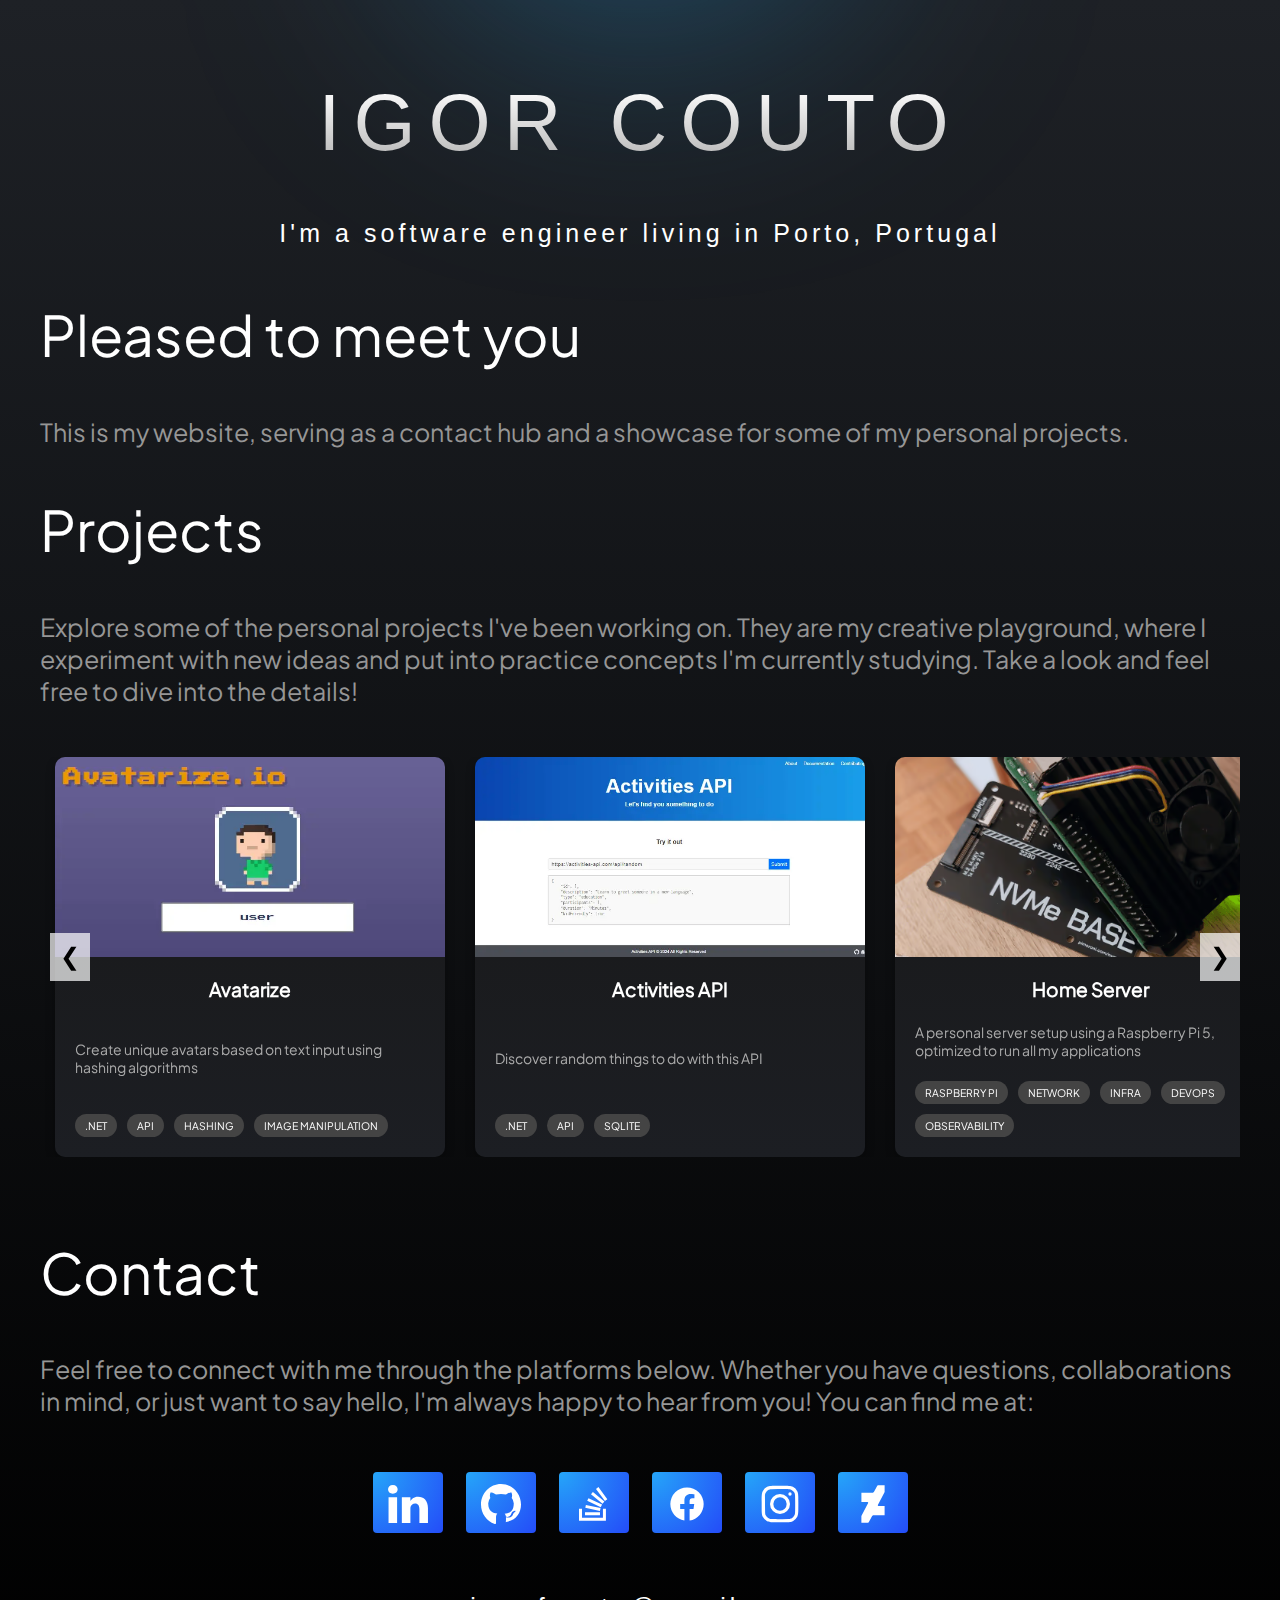
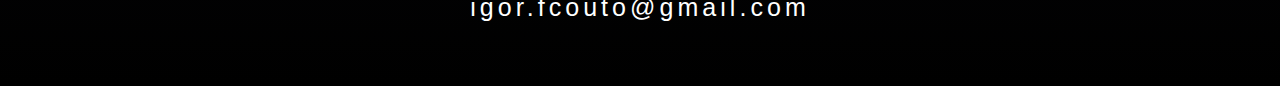
==== website/index.html @ e33779c6 "Update website text" ====
<!DOCTYPE html>
<html lang="en">

<head>
    <meta charset="utf-8" />
    <meta name="viewport" content="width=device-width,initial-scale=1" />
    <meta name="theme-color" content="#6BAA64" />
    <meta name="description" content="Igor Couto's personal website" />
    <link rel="icon" href="assets/favicon.svg" type="image/x-icon">
    <link rel="stylesheet" href="style.css">
    <title>Igor Couto</title>
</head>

<body>
    <header role="banner">
        <div class="background-blur"></div>
        <h1>IGOR COUTO</h1>
        <span class="description">
            I'm a software engineer living in Porto, Portugal
        </span>
    </header>

    <main role="main">
        <section>
            <h2>Pleased to meet you</h2>
            <p>This is my website, serving as a contact hub and a showcase for some of my personal projects.</p>
        </section>

        <section>
            <h2>Projects</h2>
            <p>Explore some of the personal projects I've been working on. They are my creative playground, where I experiment with new ideas and put into practice concepts I'm currently studying. Take a look and feel free to dive into the details!</p>
        
            <div class="carousel-container">
                <div class="carousel-wrapper">
                    <div class="carousel">

                        <div class="carousel-slide">
                            <a href="https://avatarize.io" class="card-link"  target="_blank" >
                                <div class="card">
                                    <img src="assets/avatarize.webp" alt="Avatarize" class="card-img">
                                    <div class="card-content">
                                        <h3>Avatarize</h3>
                                        <p>Create unique avatars based on text input using hashing algorithms</p>
                                        <div class="tags">
                                            <span class="tag">.NET</span>
                                            <span class="tag">API</span>
                                            <span class="tag">Hashing</span>
                                            <span class="tag">Image Manipulation</span>
                                        </div>
                                    </div>
                                </div>
                            </a>
                        </div>

                        <div class="carousel-slide">
                            <a href="https://activities-api.com" class="card-link"  target="_blank" rel="noopener noreferrer">
                                <div class="card">
                                    <img src="assets/activities-api.webp" alt="Activities API" class="card-img">
                                    <div class="card-content">
                                        <h3>Activities API</h3>
                                        <p>Discover random things to do with this API</p>
                                        <div class="tags">
                                            <span class="tag">.NET</span>
                                            <span class="tag">API</span>
                                            <span class="tag">SQLite</span>
                                        </div>
                                    </div>
                                </div>
                            </a>
                        </div>

                        <div class="carousel-slide">
                            <a href="https://igorcouto.com/projects/home-server.html" class="card-link" target="_blank" rel="noopener noreferrer">
                                <div class="card">
                                    <img src="assets/home-server.avif" alt="Home Server" class="card-img">
                                    <div class="card-content">
                                        <h3>Home Server</h3>
                                        <p>A personal server setup using a Raspberry Pi 5, optimized to run all my applications</p>
                                        <div class="tags">
                                            <span class="tag">Raspberry Pi</span>
                                            <span class="tag">Network</span>
                                            <span class="tag">Infra</span>
                                            <span class="tag">DevOps</span>
                                            <span class="tag">Observability</span>
                                        </div>
                                    </div>
                                </div>
                            </a>
                        </div>

                        <div class="carousel-slide">
                            <a href="https://marketplace.visualstudio.com/items?itemName=igor-couto.valenca-theme&ssr=false#overview" class="card-link"  target="_blank" rel="noopener noreferrer">
                                <div class="card">
                                    <img src="assets/valenca.webp" alt="Valenca Theme" class="card-img">
                                    <div class="card-content">
                                        <h3>Valenca Theme</h3>
                                        <p>A sleek, dark theme designed for Visual Studio Code</p>
                                        <div class="tags">
                                            <span class="tag">Visual Studio Code</span>
                                            <span class="tag">Theme</span>
                                        </div>
                                    </div>
                                </div>
                            </a>
                        </div>

                        <div class="carousel-slide">
                            <a href="https://github.com/igor-couto/ahoy-chat" class="card-link" target="_blank" rel="noopener noreferrer">
                                <div class="card">
                                    <img src="assets/ahoy-chat.webp" alt="Ahoy Chat" class="card-img">
                                    <div class="card-content">
                                        <h3>Ahoy! Chat</h3>
                                        <p>Chat system seamlessly integrated with WhatsApp for enhanced communication</p>
                                        <div class="tags">
                                            <span class="tag">AWS</span>
                                            <span class="tag">.NET</span>
                                            <span class="tag">MongoDB</span>
                                            <span class="tag">DevOps</span>
                                            <span class="tag">WhatsApp Integration</span>
                                        </div>
                                    </div>
                                </div>
                            </a>
                        </div>

                        <div class="carousel-slide">
                            <a href="https://github.com/igor-couto/face-recognition" class="card-link" target="_blank" rel="noopener noreferrer">
                                <div class="card">
                                    <img src="assets/face-recognition.webp" alt="Face Recognition" class="card-img">
                                    <div class="card-content">
                                        <h3>Face Recognition</h3>
                                        <p>The basics of facial detection and recognition</p>
                                        <div class="tags">
                                            <span class="tag">.NET</span>
                                            <span class="tag">WPF</span>
                                            <span class="tag">Computer Vision</span>
                                        </div>
                                    </div>
                                </div>
                            </a>
                        </div>

                        <div class="carousel-slide">
                            <a href="https://github.com/igor-couto/payment-gateway" class="card-link" target="_blank" rel="noopener noreferrer">
                                <div class="card">
                                    <img src="assets/payment-gateway.webp" alt="Payment Gateway" class="card-img">
                                    <div class="card-content">
                                        <h3>Payment Gateway Simulator</h3>
                                        <p>Simulate payment processing by allowing  a merchant to offer a way for their shoppers to pay for their product</p>
                                        <div class="tags">
                                            <span class="tag">AWS</span>
                                            <span class="tag">PostgreSQL</span>
                                            <span class="tag">.NET</span>
                                            <span class="tag">DevOps</span>
                                        </div>
                                    </div>
                                </div>
                            </a>
                        </div>

                        <div class="carousel-slide">
                            <a href="https://github.com/igor-couto/peek-in-pi" class="card-link" target="_blank" rel="noopener noreferrer">
                                <div class="card">
                                    <img src="assets/peek-in-pi.webp" alt="Peek in Pi" class="card-img">
                                    <div class="card-content">
                                        <h3>Peek in π</h3>
                                        <p>Rust program that lets you search for any number inside the digits of Pi</p>
                                        <div class="tags">
                                            <span class="tag">Rust</span>
                                            <span class="tag">CLI</span>
                                            <span class="tag">Search Algorithm</span>
                                        </div>
                                    </div>
                                </div>
                            </a>
                        </div>

                        <div class="carousel-slide">
                            <a href="http://igorcouto.com/projects/guess-the-state" class="card-link" target="_blank" rel="noopener noreferrer">
                                <div class="card">
                                    <img src="assets/geostates.webp" alt="GeoStates" class="card-img">
                                    <div class="card-content">
                                        <h3>GeoStates Game</h3>
                                        <p>A fun game focused on naming the states of various countries. For geography nerds</p>
                                        <div class="tags">
                                            <span class="tag">Javascript</span>
                                            <span class="tag">HTML/CSS</span>
                                        </div>
                                    </div>
                                </div>
                            </a>
                        </div>

                        <div class="carousel-slide">
                            <a href="http://igorcouto.com/projects/wordle" class="card-link" target="_blank" rel="noopener noreferrer">
                                <div class="card">
                                    <img src="assets/wordle.webp" alt="Wordle" class="card-img">
                                    <div class="card-content">
                                        <h3>Wordle Clone</h3>
                                        <p>A clone of the popular word-guessing game</p>
                                        <div class="tags">
                                            <span class="tag">.NET</span>
                                            <span class="tag">Javascript</span>
                                            <span class="tag">HTML/CSS</span>
                                        </div>
                                    </div>
                                </div>
                            </a>
                        </div>

                        <div class="carousel-slide">
                            <a href="https://github.com/igor-couto/resizer" class="card-link" target="_blank" rel="noopener noreferrer">
                                <div class="card">
                                    <img src="assets/resizer.webp" alt="My Repo" class="card-img">
                                    <div class="card-content">
                                        <h3>resizer</h3>
                                        <p>CLI application that resizes a image or a folder containing images</p>
                                        <div class="tags">
                                            <span class="tag">.NET</span>
                                            <span class="tag">CLI</span>
                                        </div>
                                    </div>
                                </div>
                            </a>
                        </div>

                        <div class="carousel-slide">
                            <a href="https://github.com/igor-couto/hangman-rust" class="card-link" target="_blank" rel="noopener noreferrer">
                                <div class="card">
                                    <img src="assets/hangman-rust.webp" alt="Hangman Game" class="card-img">
                                    <div class="card-content">
                                        <h3>Hangman Game</h3>
                                        <p>Classic game of Hangman, one of the first codes I wrote in Rust to learn about the language</p>
                                        <div class="tags">
                                            <span class="tag">Rust</span>
                                        </div>
                                    </div>
                                </div>
                            </a>
                        </div>

                        <div class="carousel-slide">
                            <a href="https://igorcouto.com/project/myrepo" class="card-link" target="_blank" rel="noopener noreferrer">
                                <div class="card">
                                    <img src="assets/myrepo.webp" alt="My Repo" class="card-img">
                                    <div class="card-content">
                                        <h3>myrepo</h3>
                                        <p>myrepo is a simple CLI tool that lets users search and optionally clone GitHub repos by name, making it a valuable addition to any developer's toolkit</p>
                                        <div class="tags">
                                            <span class="tag">Rust</span>
                                            <span class="tag">CLI</span>
                                            <span class="tag">GitHub</span>
                                        </div>
                                    </div>
                                </div>
                            </a>
                        </div>

                        <div class="carousel-slide">
                            <a href="https://github.com/igor-couto/three-monster" class="card-link" target="_blank" rel="noopener noreferrer">
                                <div class="card">
                                    <img src="assets/threemonsters.webp" alt="Three Monsters" class="card-img">
                                    <div class="card-content">
                                        <h3>Three.js Monsters</h3>
                                        <p>A browser-based card game featuring 3D animated monsters</p>
                                        <div class="tags">
                                            <span class="tag">Javascript</span>
                                            <span class="tag">Node.js</span>
                                            <span class="tag">Three.js</span>
                                            <span class="tag">Web Sockets</span>
                                            <span class="tag">Blender</span>
                                        </div>
                                    </div>
                                </div>
                            </a>
                        </div>

                        <div class="carousel-slide">
                            <a href="https://github.com/igor-couto/vscode-akaroa-theme" class="card-link" target="_blank" rel="noopener noreferrer">
                                <div class="card">
                                    <img src="assets/akaroa.webp" alt="Akaroa Theme" class="card-img">
                                    <div class="card-content">
                                        <h3>Akaroa VSCode Theme</h3>
                                        <p>An elegant dark theme crafted for Visual Studio Code</p>
                                        <div class="tags">
                                            <span class="tag">Visual Studio Code</span>
                                            <span class="tag">Theme</span>
                                        </div>
                                    </div>
                                </div>
                            </a>
                        </div>

                        <div class="carousel-slide">
                            <a href="https://github.com/igor-couto/zero-point-energy-field-random-coin-flip" class="card-link" target="_blank" rel="noopener noreferrer">
                                <div class="card">
                                    <img src="assets/coin-flipper.webp" alt="Quantum Zero Point Energy Field Coin Flipper" class="card-img">
                                    <div class="card-content">
                                        <h3>Quantum Zero Point Energy Field Coin Flipper</h3>
                                        <p>Heads or tails using the ANU QRNG API with random numbers generated at the lab by measuring the quantum fluctuations of the vacuum</p>
                                        <div class="tags">
                                            <span class="tag">Javascript</span>
                                            <span class="tag">React</span>
                                        </div>
                                    </div>
                                </div>
                            </a>
                        </div>

                        <div class="carousel-slide">
                            <a href="https://igorcouto.com/newsletter-api/api/swagger" class="card-link" target="_blank" rel="noopener noreferrer">
                                <div class="card">
                                    <img src="assets/newsletter.webp" alt="Newsletter System" class="card-img">
                                    <div class="card-content">
                                        <h3>Newsletter System</h3>
                                        <p>A complete Newsletter Management System</p>
                                        <div class="tags">
                                            <span class="tag">.NET</span>
                                            <span class="tag">Hangfire</span>
                                            <span class="tag">Angular</span>
                                            <span class="tag">PostgreSQL</span>
                                            <span class="tag">Specflow</span>
                                        </div>
                                    </div>
                                </div>
                            </a>
                        </div>

                        <div class="carousel-slide">
                            <a href="https://github.com/igor-couto/3d-model-browser-display" class="card-link" target="_blank" rel="noopener noreferrer">
                                <div class="card">
                                    <img src="assets/3d-display.webp" alt="3D Model Display" class="card-img">
                                    <div class="card-content">
                                        <h3>3D Model Display</h3>
                                        <p>Display .obj 3D Models in the browser</p>
                                        <div class="tags">
                                            <span class="tag">.NET</span>
                                            <span class="tag">React</span>
                                            <span class="tag">Three.js</span>
                                        </div>
                                    </div>
                                </div>
                            </a>
                        </div>

                        <div class="carousel-slide">
                            <a href="https://github.com/igor-couto/CopaFilmes" class="card-link" target="_blank" rel="noopener noreferrer">
                                <div class="card">
                                    <img src="assets/copa-filmes.webp" alt="Movie Cup" class="card-img">
                                    <div class="card-content">
                                        <h3>Movie Cup</h3>
                                        <p>A competition to determine the best film!</p>
                                        <div class="tags">
                                            <span class="tag">.NET</span>
                                            <span class="tag">React</span>
                                            <span class="tag">Javascript</span>
                                        </div>
                                    </div>
                                </div>
                            </a>
                        </div>

                        <div class="carousel-slide">
                            <a href="https://www.researchgate.net/publication/336812656_EducAR_-Quadrics_A_Tool_to_Aid_teaching_of_Calculus_through_Augmented_Reality" class="card-link" target="_blank" rel="noopener noreferrer">
                                <div class="card">
                                    <img src="assets/educar-quadrics.avif" alt="EducAR Quadrics" class="card-img">
                                    <div class="card-content">
                                        <h3>EducAR Quadrics</h3>
                                        <p>A mobile app to aid teaching of calculus through augmented reality</p>
                                        <div class="tags">
                                            <span class="tag">Java</span>
                                            <span class="tag">Android</span>
                                            <span class="tag">OpenGL</span>
                                            <span class="tag">Augmented Reality</span>
                                        </div>
                                    </div>
                                </div>
                            </a>
                        </div>

                        <div class="carousel-slide">
                            <a href="https://github.com/igor-couto/personas" class="card-link" target="_blank" rel="noopener noreferrer">
                                <div class="card">
                                    <img src="assets/personas.webp" alt="Personas" class="card-img">
                                    <div class="card-content">
                                        <h3>Personas</h3>
                                        <p>Randomly generates fictional personas with detailed background information</p>
                                        <div class="tags">
                                            <span class="tag">React</span>
                                            <span class="tag">Javascript</span>
                                        </div>
                                    </div>
                                </div>
                            </a>
                        </div>

                        <div class="carousel-slide">
                            <a href="https://github.com/igor-couto/replace-color" class="card-link" target="_blank" rel="noopener noreferrer">
                                <div class="card">
                                    <img src="assets/replace-color.webp" alt="Replace Color" class="card-img">
                                    <div class="card-content">
                                        <h3>replace-color</h3>
                                        <p>A Rust CLI tool for replacing one color in an image with another</p>
                                        <div class="tags">
                                            <span class="tag">CLI</span>
                                            <span class="tag">Rust</span>
                                        </div>
                                    </div>
                                </div>
                            </a>
                        </div>

                        <div class="carousel-slide">
                            <a href="https://igorcouto.com/projects/detective-bacon.html" class="card-link" target="_blank" rel="noopener noreferrer">
                                <div class="card">
                                    <img src="assets/detective-bacon.avif" alt="Detective Bacon" class="card-img">
                                    <div class="card-content">
                                        <h3>Detective Bacon</h3>
                                        <p>A whimsical game where you play as a clever pig detective solving mysteries</p>
                                        <div class="tags">
                                            <span class="tag">.NET</span>
                                            <span class="tag">Unity</span>
                                            <span class="tag">Blender</span>
                                            <span class="tag">Adobe Photoshop</span>
                                        </div>
                                    </div>
                                </div>
                            </a>
                        </div>
                        
                        <div class="carousel-slide">
                            <a href="#" class="card-link" target="_blank" rel="noopener noreferrer">
                                <div class="card">
                                    <img src="assets/localizar-ufjf.webp" alt="Replace Color" class="card-img">
                                    <div class="card-content">
                                        <h3>LocalizAR UFJF</h3>
                                        <p>Mobile app for indoor and outdoor geolocation with augmented reality and information about points of interest in the campus</p>
                                        <div class="tags">
                                            <span class="tag">Java</span>
                                            <span class="tag">Android</span>
                                            <span class="tag">Geolocation</span>
                                            <span class="tag">Augmented Reality</span>
                                        </div>
                                    </div>
                                </div>
                            </a>
                        </div>

                        <div class="carousel-slide">
                            <a href="https://wiki-linker.com" class="card-link" target="_blank" rel="noopener noreferrer">
                                <div class="card">
                                    <img src="assets/wiki-linker.avif" alt="Wiki Linker" class="card-img">
                                    <div class="card-content">
                                        <h3>Wiki Linker</h3>
                                        <p>Annotate texts with wikipedia articles</p>
                                        <div class="tags">
                                            <span class="tag">C++</span>
                                            <span class="tag">.NET</span>
                                            <span class="tag">HTML/CSS</span>
                                            <span class="tag">Data Structures</span>
                                            <span class="tag">AdSense</span>
                                        </div>
                                    </div>
                                </div>
                            </a>
                        </div>

                        <div class="carousel-slide">
                            <a href="https://igorcouto.com/projects/story-nodes-editor" class="card-link" target="_blank" rel="noopener noreferrer">
                                <div class="card">
                                    <img src="assets/story-nodes-editor.webp" alt="Story Nodes Editor" class="card-img">
                                    <div class="card-content">
                                        <h3>Story Nodes Editor</h3>
                                        <p>Create and connect story nodes, making storyboarding interactive and intuitive</p>
                                        <div class="tags">
                                            <span class="tag">HTML/CSS</span>
                                            <span class="tag">javascript</span>
                                            <span class="tag">joint.js</span>
                                        </div>
                                    </div>
                                </div>
                            </a>
                        </div>

                        <div class="carousel-slide">
                            <a href="https://igorcouto.com/projects/dice-roll" class="card-link" target="_blank" rel="noopener noreferrer">
                                <div class="card">
                                    <img src="assets/dice-roll.webp" alt="Dice Roll" class="card-img">
                                    <div class="card-content">
                                        <h3>Dice Roll</h3>
                                        <p>Roll a dice with smooth CSS animations and secure random number generation in the backend</p>
                                        <div class="tags">
                                            <span class="tag">.NET</span>
                                            <span class="tag">HTML/CSS</span>
                                            <span class="tag">javascript</span>
                                        </div>
                                    </div>
                                </div>
                            </a>
                        </div>

                        <div class="carousel-slide">
                            <a href="https://github.com/igor-couto/rust-ascii" class="card-link" target="_blank" rel="noopener noreferrer">
                                <div class="card">
                                    <img src="assets/ascii.webp" alt="Rust ASCII" class="card-img">
                                    <div class="card-content">
                                        <h3>ASCII Rust</h3>
                                        <p>A command-line tool for displaying the ASCII table in Rust</p>
                                        <div class="tags">
                                            <span class="tag">Rust</span>
                                            <span class="tag">CLI</span>
                                        </div>
                                    </div>
                                </div>
                            </a>
                        </div>


                    
                    </div>
                </div>
                <button class="carousel-button prev" aria-label="Previous project">&#10094;</button>
                <button class="carousel-button next" aria-label="Next project">&#10095;</button>
            </div>
        </section>

        <section>
            <h2>Contact</h2>

            <p>Feel free to connect with me through the platforms below. Whether you have questions, collaborations in mind, or just want to say hello, I'm always happy to hear from you! You can find me at:</p>

            <div class="icons">
                <a href="https://linkedin.com/in/igor-fcouto" aria-label="LinkedIn profile">
                    <img src="assets/linkedin.svg" alt="LinkedIn profile icon" width="40" height="40">
                </a>
                <a href="https://github.com/igor-couto" aria-label="GitHub profile">
                    <img src="assets/github.svg" alt="GitHub profile icon" width="40" height="40">
                </a>
                <a href="https://stackoverflow.com/users/9401821/igor-couto" aria-label="Stack Overflow profile">
                    <img src="assets/stackoverflow.svg" alt="Stack Overflow icon" width="40" height="40">
                </a>
                <a href="https://fb.com/igorcouto" aria-label="Facebook profile">
                    <img src="assets/facebook.svg" alt="Facebook icon" width="40" height="40">
                </a>
                <a href="https://instagram.com/igor.fcouto" aria-label="Instagram profile">
                    <img src="assets/instagram.svg" alt="Instagram icon" width="40" height="40">
                </a>
                <a href="https://igorcouto.deviantart.com" aria-label="DeviantArt profile">
                    <img src="assets/deviantart.svg" alt="DeviantArt icon" width="40" height="40">
                </a>
            </div>
            <div id="email">
                <a href="mailto:igor.fcouto@gmail.com">igor.fcouto@gmail.com</a>
            </div>
        </section>

    </main>

</body>
</html>

<script>
    const track = document.querySelector('.carousel');
    const slides = Array.from(track.children);
    const nextButton = document.querySelector('.carousel-button.next');
    const prevButton = document.querySelector('.carousel-button.prev');
    let currentIndex = 0;

    const updateSlidePosition = () => {
        const slideWidth = slides[0].getBoundingClientRect().width;
        track.style.transform = `translateX(-${currentIndex * slideWidth}px)`;
    };

    nextButton.addEventListener('click', () => {
        if (currentIndex < slides.length - 1) {
            currentIndex++;
        } else {
            currentIndex = 0;
        }
        updateSlidePosition();
    });

    prevButton.addEventListener('click', () => {
        if (currentIndex > 0) {
            currentIndex--;
        } else {
            currentIndex = slides.length - 1;
        }
        updateSlidePosition();
    });

    window.addEventListener('resize', updateSlidePosition);
</script>
---- website/style.css ----
@font-face {
    font-family: PlusJakartaSans;
    font-style: normal;
    font-weight: 400;
    font-display: swap;
    src: url(./assets/PlusJakartaSans.woff2) format('woff2');
}

body {
    text-rendering: optimizeLegibility;
    margin: 0;
    padding: 0 15px;
    text-align: center;
    background-image: linear-gradient(#1e2126 0%, #000000 100%);
    color: #fff;
    font-family: PlusJakartaSans, sans-serif;
    -webkit-font-smoothing: antialiased;
    margin-bottom: 5%;
}

.background-blur {
    margin-left: auto;
    margin-right: auto;
    top: -20%;
    left: 50%;
    transform: translate(-50%, -50%);
    z-index: -1;
    filter: blur(150px);
    background-color: #25adf999;
    border-radius: 100%;
    width: 20.1875rem;
    height: 20.1875rem;
    position: absolute;
    text-align: center;
}

section {
    margin-right: auto !important;
    margin-left: auto !important;
    max-width: 75rem;
    padding: 0 15px;
}
  
h1 {
    font-family: "Source Sans Pro", sans-serif;
    font-size: 5rem;
    font-weight: 300;
    letter-spacing: 0.1618em;
    line-height: 2.318em;
    font-style: normal;
    margin: 30px 0 0 0;
    -webkit-text-fill-color: transparent;
    -webkit-background-clip: text;
    background-image: linear-gradient(#fff 30%, #a0a0a0 84%);
    background-clip: text;
}

h2 {
    text-align: left;
    font-size: 30px;
    font-weight: 500;
    font-size: 3.5rem;
}

p {
    font-size: 25px;
    color: #969696;
    text-align: left;
    max-width: 80ch;
}

.description {
    font-family: "Source Sans Pro", sans-serif; 
    max-width: 52%;
    margin: auto;
    font-size: 25px;
    text-align: center;
    font-weight: 300;
    letter-spacing: 0.1618em;
    line-height: 1.5em;
    margin-bottom: 0;
}

#email {
    font-family: "Source Sans Pro", sans-serif; 
    letter-spacing: 0.1618em;
    font-size: 25px;
    margin-top: 30px;
}

#email > a {
    text-decoration: none;
    color: #fff;
}

.icons {
    display: inline-block;
    padding: 20px;
    margin: 10px 0 10px 0;
}

.icons > a {
    color: #fff;
    background-image: radial-gradient(circle at 0 0,#25a6f9,#244cf8);
    border-radius: 4px;
    text-align: center;
    text-decoration: none;
    position: relative;
    display: inline-block;
    width: 70px;
    height: 49px;
    padding-top: 12px;
    margin: 0 10px 0 10px;
    transition: transform 0.3s ease;
}

.icons > a:hover {
    background-image: radial-gradient(circle at 0 0,#72c4f7,#5e7af7);
    transform: scale(1.1);
    transition: transform 0.3s ease;
}

.icons > a img {
    width: 40px;
    height: 40px;
}

.carousel-container {
    position: relative;
    margin: 50px auto;
    max-width: 100%;
    overflow: hidden;
    margin-bottom: 80px;
}

.carousel-wrapper {
    overflow: hidden;
    width: 100%;
    position: relative;
}

.carousel {
    display: flex;
    transition: transform 0.5s ease;
    will-change: transform;
}

.carousel-slide {
    flex: 1 0 35%;
    box-sizing: border-box;
    padding: 0 15px;
    transition: transform 0.3s ease, z-index 0.3s ease;
    position: relative;
    z-index: 1;
}

.card-link {
    text-decoration: none;
    color: inherit;
    display: block;
}

.card {
    background-image: linear-gradient(#181818, #1c1e23);
    border-radius: 10px;
    box-shadow: 0 4px 10px rgba(0, 0, 0, 0.3);
    overflow: hidden;
    transition: transform 0.3s ease, z-index 0.3s ease;
    position: relative;
    z-index: 1;
    height: 400px; /* fixed height for the card */
    display: flex;
    flex-direction: column;
    justify-content: space-between;
    cursor: pointer;
}

.card:hover {
    transform: scale(1.05);
    z-index: 10;
}

.card::before,
.card::after {
    content: '';
    position: absolute;
    top: 0;
    bottom: 0;
    width: 1000%;
    height: 1000%;
    z-index: 0;
    pointer-events: none;
}

.card:hover::before,
.card:hover::after {
    z-index: -1;
    transform: scale(0.1);
}

.card-img {
    width: 100%;
    height: 200px; 
    object-fit: cover; 
    object-position: center; 
}

.card-content {
    padding: 10px 20px 20px 20px;
    color: #fff;
    flex-grow: 1;
    overflow: hidden;
    display: flex;
    flex-direction: column;
    justify-content: space-between;
}

.card-content h3 {
    margin: 10px 0px 0px 0px;
    font-size: 1.2rem;
}

.card-content p {
    margin: 0;
    color: #aaa;
    font-size: .875rem;
    overflow: hidden;
    text-overflow: ellipsis;
    display: -webkit-box;
    -webkit-line-clamp: 3;
    line-clamp: 3;
    -webkit-box-orient: vertical;
}

.carousel-button {
    position: absolute;
    top: 50%;
    transform: translateY(-50%);
    background-color: rgba(255, 255, 255, 0.7);
    border: none;
    color: #000;
    padding: 10px;
    cursor: pointer;
    font-size: 1.5rem;
    z-index: 2;
    transition: transform 0.3s ease;
}

.carousel-button.prev {
    left: 10px;
}

.carousel-button.next {
    right: 0;
}

.carousel-button:hover {
    background-color:#fff;
    font-size: 1.8rem;
    transition: transform 0.3s ease;
}

@media (max-width: 768px) {
    h1 {
        font-size: 3rem;
    }
    
    h2 {
        font-size: 2.5rem;
    }

    p, .description, #email {
        font-size: 18px;
    }
    
    .carousel-slide {
        flex: 1 0 100%; /* 1 card visible */
    }

    .icons > a {
        width: 50px;
        height: 35px;
        padding-top: 8px;
        margin: 0 5px;
    }

    .icons > a img {
        width: 30px;
        height: 30px;
    }
}

@media (max-width: 576px) {
    h1 {
        font-size: 2.5rem;
    }

    h2 {
        font-size: 2rem;
    }

    p, .description, #email {
        font-size: 16px;
    }
    
    .carousel-slide {
        flex: 1 0 100%;
    }

    body, section {
        padding: 10px;
    }

    .icons > a {
        width: 40px;
        height: 28px;
        padding-top: 6px;
        margin: 0 3px;
    }

    .icons > a img {
        width: 25px;
        height: 25px;
    }
}

.tags {
    display: flex;
    flex-wrap: wrap;
    gap: 10px;
    overflow: hidden; 
}

.tag {
    background-color: #444;
    color: #fff;
    border-radius: 20px;
    padding: 5px 10px;
    font-size: 0.65rem;
    font-weight: 500;
    text-transform: uppercase;
    white-space: nowrap;
}

.tag:hover {
    background-color: #25a6f9;
}

::-webkit-scrollbar-track
{
	-webkit-box-shadow: inset 0 0 6px rgba(0,0,0,0.3);
	border-radius: 10px;
	background-color: #F5F5F5;
}

::-webkit-scrollbar
{
	width: 12px;
	background-color: #F5F5F5;
}

::-webkit-scrollbar-thumb
{
	border-radius: 10px;
	-webkit-box-shadow: inset 0 0 6px rgba(0,0,0,.3);
	background-color: #555;
}

ul {
    text-align: left;
}
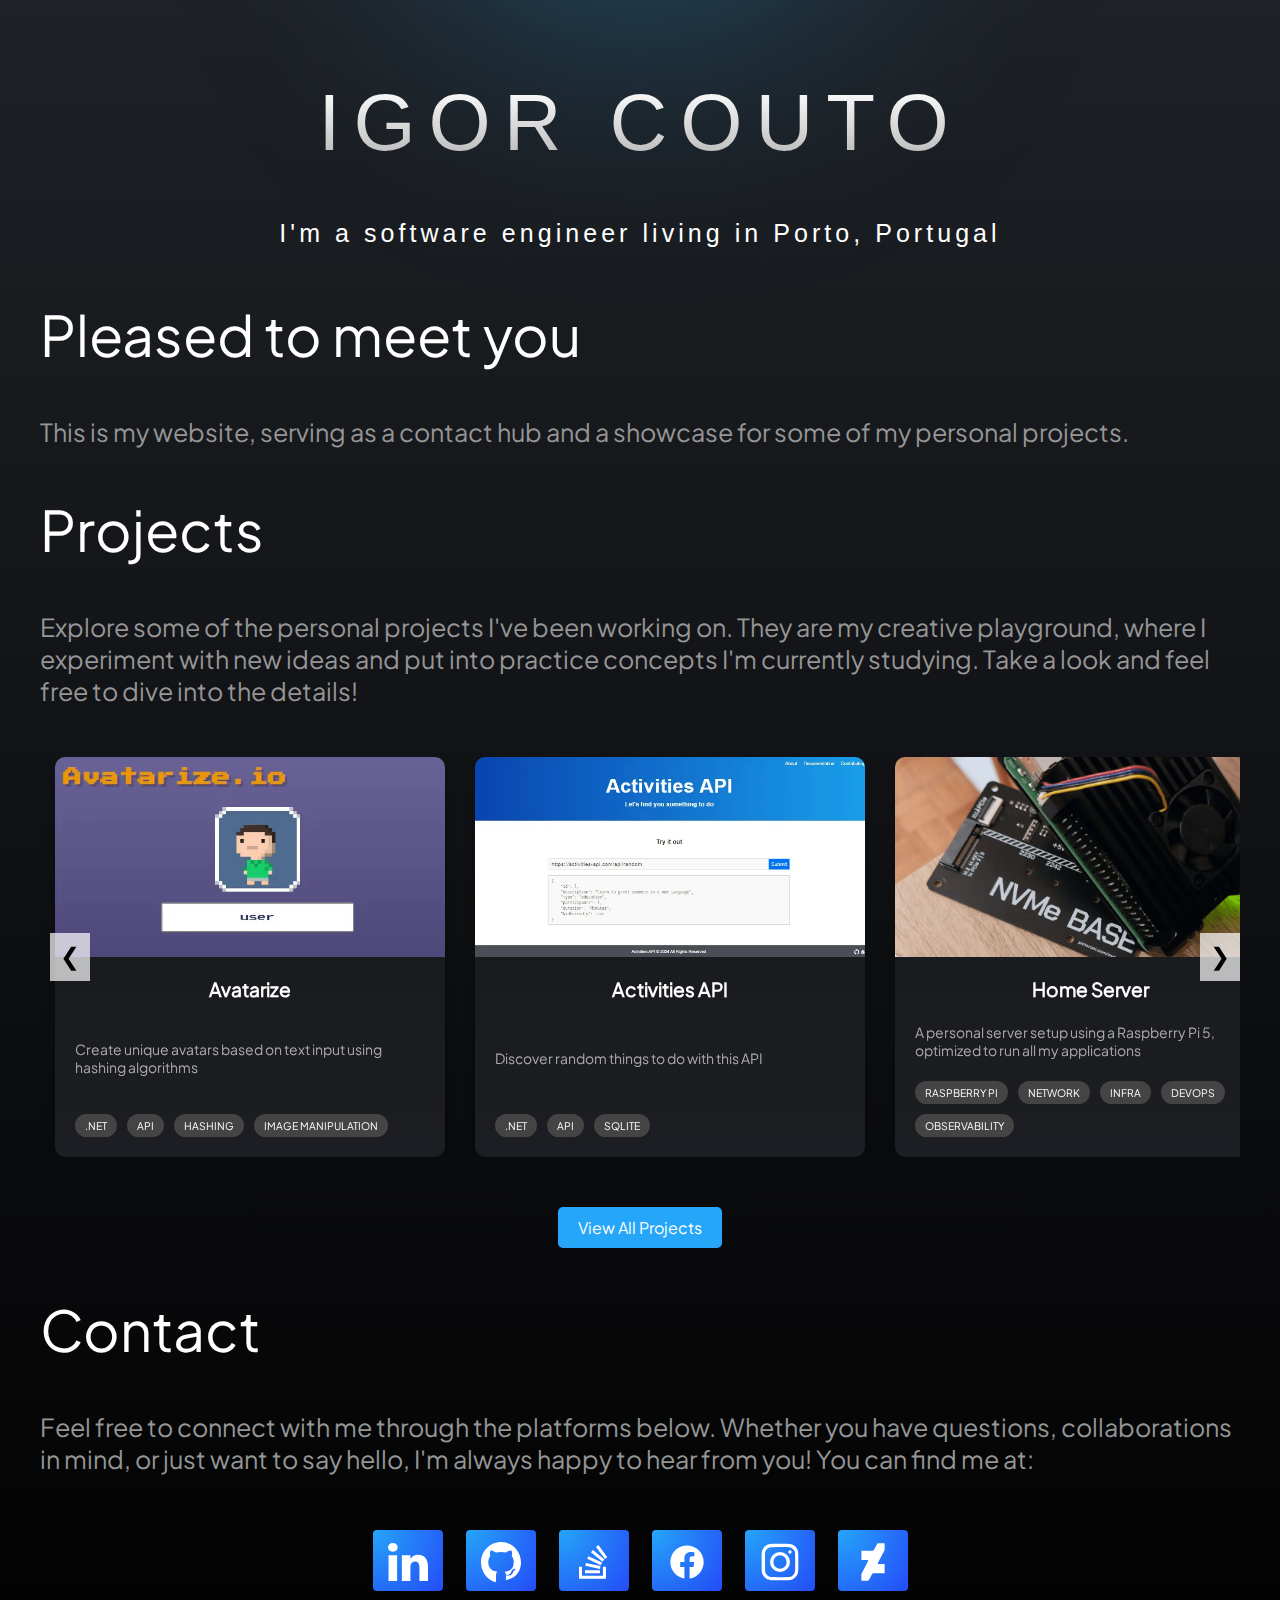
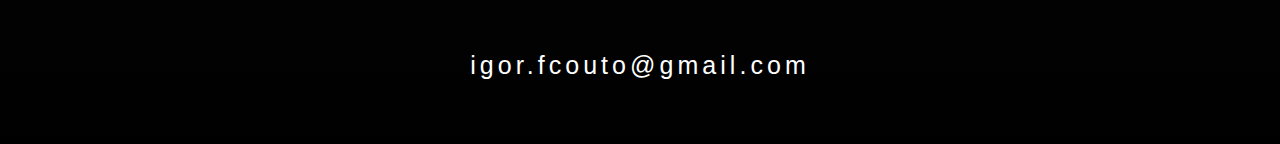
==== commit c57dca00: "Add projects page" ====
--- a/website/index.html
+++ b/website/index.html
@@ -29,7 +29,7 @@
         <section>
             <h2>Projects</h2>
             <p>Explore some of the personal projects I've been working on. They are my creative playground, where I experiment with new ideas and put into practice concepts I'm currently studying. Take a look and feel free to dive into the details!</p>
-        
+
             <div class="carousel-container">
                 <div class="carousel-wrapper">
                     <div class="carousel">
@@ -514,14 +514,17 @@
                                 </div>
                             </a>
                         </div>
-
-
                     
                     </div>
                 </div>
                 <button class="carousel-button prev" aria-label="Previous project">&#10094;</button>
                 <button class="carousel-button next" aria-label="Next project">&#10095;</button>
             </div>
+
+            <div class="view-all-projects">
+                <a href="projects/" class="btn">View All Projects</a>
+            </div>
+
         </section>
 
         <section>
--- a/website/style.css
+++ b/website/style.css
@@ -130,7 +130,7 @@
     margin: 50px auto;
     max-width: 100%;
     overflow: hidden;
-    margin-bottom: 80px;
+    margin-bottom: 50px;
 }
 
 .carousel-wrapper {
@@ -288,6 +288,10 @@
         width: 30px;
         height: 30px;
     }
+
+    .carousel-container {
+        margin-bottom: 0px;
+    }
 }
 
 @media (max-width: 576px) {
@@ -368,4 +372,24 @@
 
 ul {
     text-align: left;
+}
+
+.view-all-projects {
+    text-align: center;
+}
+
+.view-all-projects .btn {
+    display: inline-block;
+    padding: 10px 20px;
+    background-color: #25a6f9; 
+    color: #fff;
+    border-radius: 5px;
+    text-decoration: none;
+    font-size: 1rem;
+    transition: background-color 0.3s ease, transform 0.3s ease;
+}
+
+.view-all-projects .btn:hover {
+    background-color: #1a8cd8;
+    transform: scale(1.05);
 }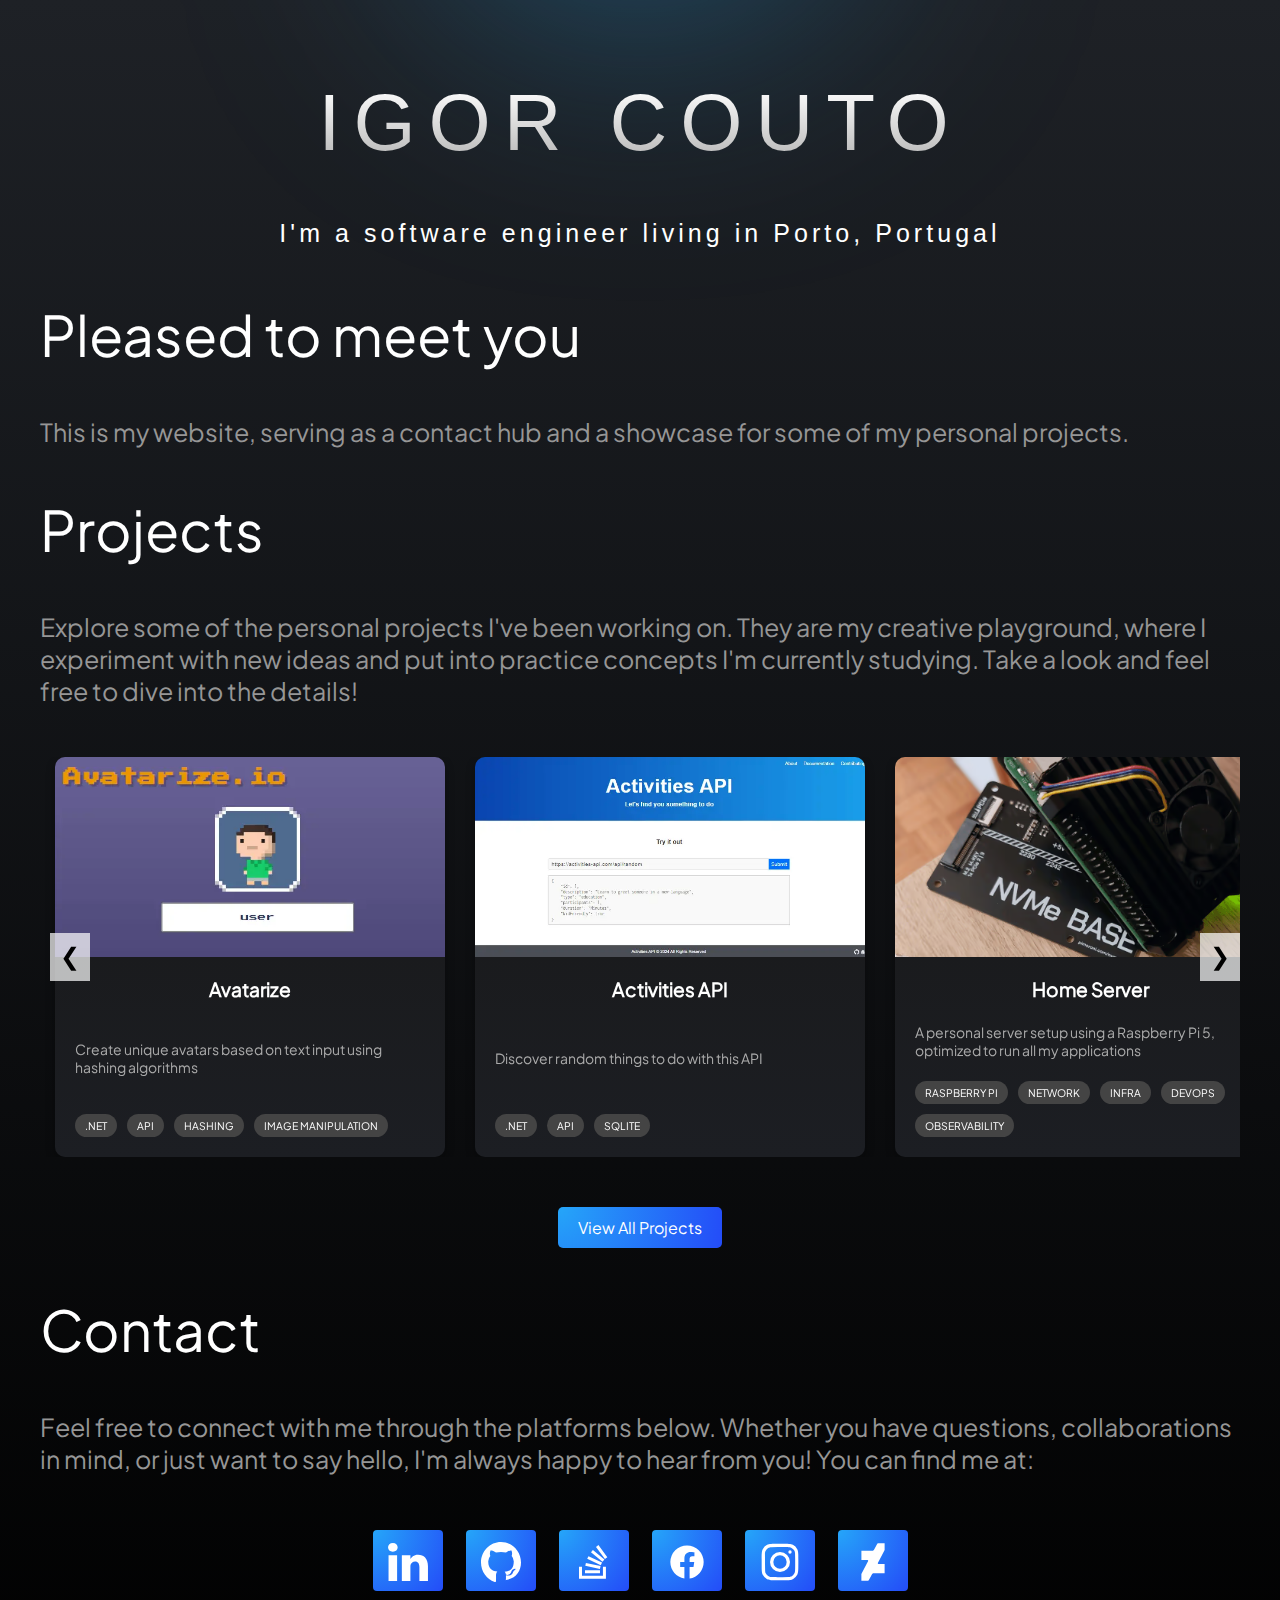
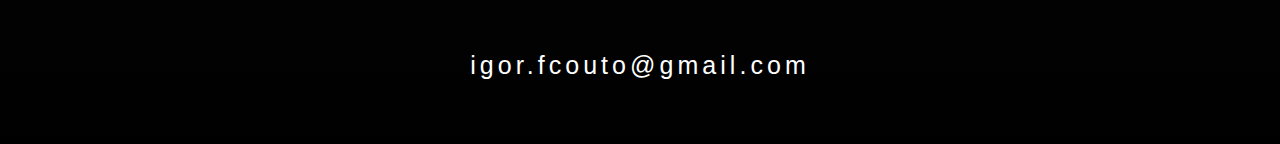
==== commit ed7f26eb: "Add movies API project" ====
--- a/website/index.html
+++ b/website/index.html
@@ -299,7 +299,7 @@
                                         <h3>Quantum Zero Point Energy Field Coin Flipper</h3>
                                         <p>Heads or tails using the ANU QRNG API with random numbers generated at the lab by measuring the quantum fluctuations of the vacuum</p>
                                         <div class="tags">
-                                            <span class="tag">Javascript</span>
+                                            <span class="tag">Typescript</span>
                                             <span class="tag">React</span>
                                         </div>
                                     </div>
@@ -509,6 +509,23 @@
                                         <div class="tags">
                                             <span class="tag">Rust</span>
                                             <span class="tag">CLI</span>
+                                        </div>
+                                    </div>
+                                </div>
+                            </a>
+                        </div>
+
+                        <div class="carousel-slide">
+                            <a href="https://movies-api.com" class="card-link" target="_blank" rel="noopener noreferrer">
+                                <div class="card">
+                                    <img src="assets/movies-api.webp" alt="Movies API" class="card-img">
+                                    <div class="card-content">
+                                        <h3>Movies API</h3>
+                                        <p>Web API that provides movie information similar to what you'd find on IMDb, such as release dates, genres, and more.</p>
+                                        <div class="tags">
+                                            <span class="tag">.NET</span>
+                                            <span class="tag">C#</span>
+                                            <span class="tag">Web API</span>
                                         </div>
                                     </div>
                                 </div>
--- a/website/style.css
+++ b/website/style.css
@@ -381,7 +381,7 @@
 .view-all-projects .btn {
     display: inline-block;
     padding: 10px 20px;
-    background-color: #25a6f9; 
+    background-image: radial-gradient(circle at 0 0, #25a6f9, #244cf8);
     color: #fff;
     border-radius: 5px;
     text-decoration: none;
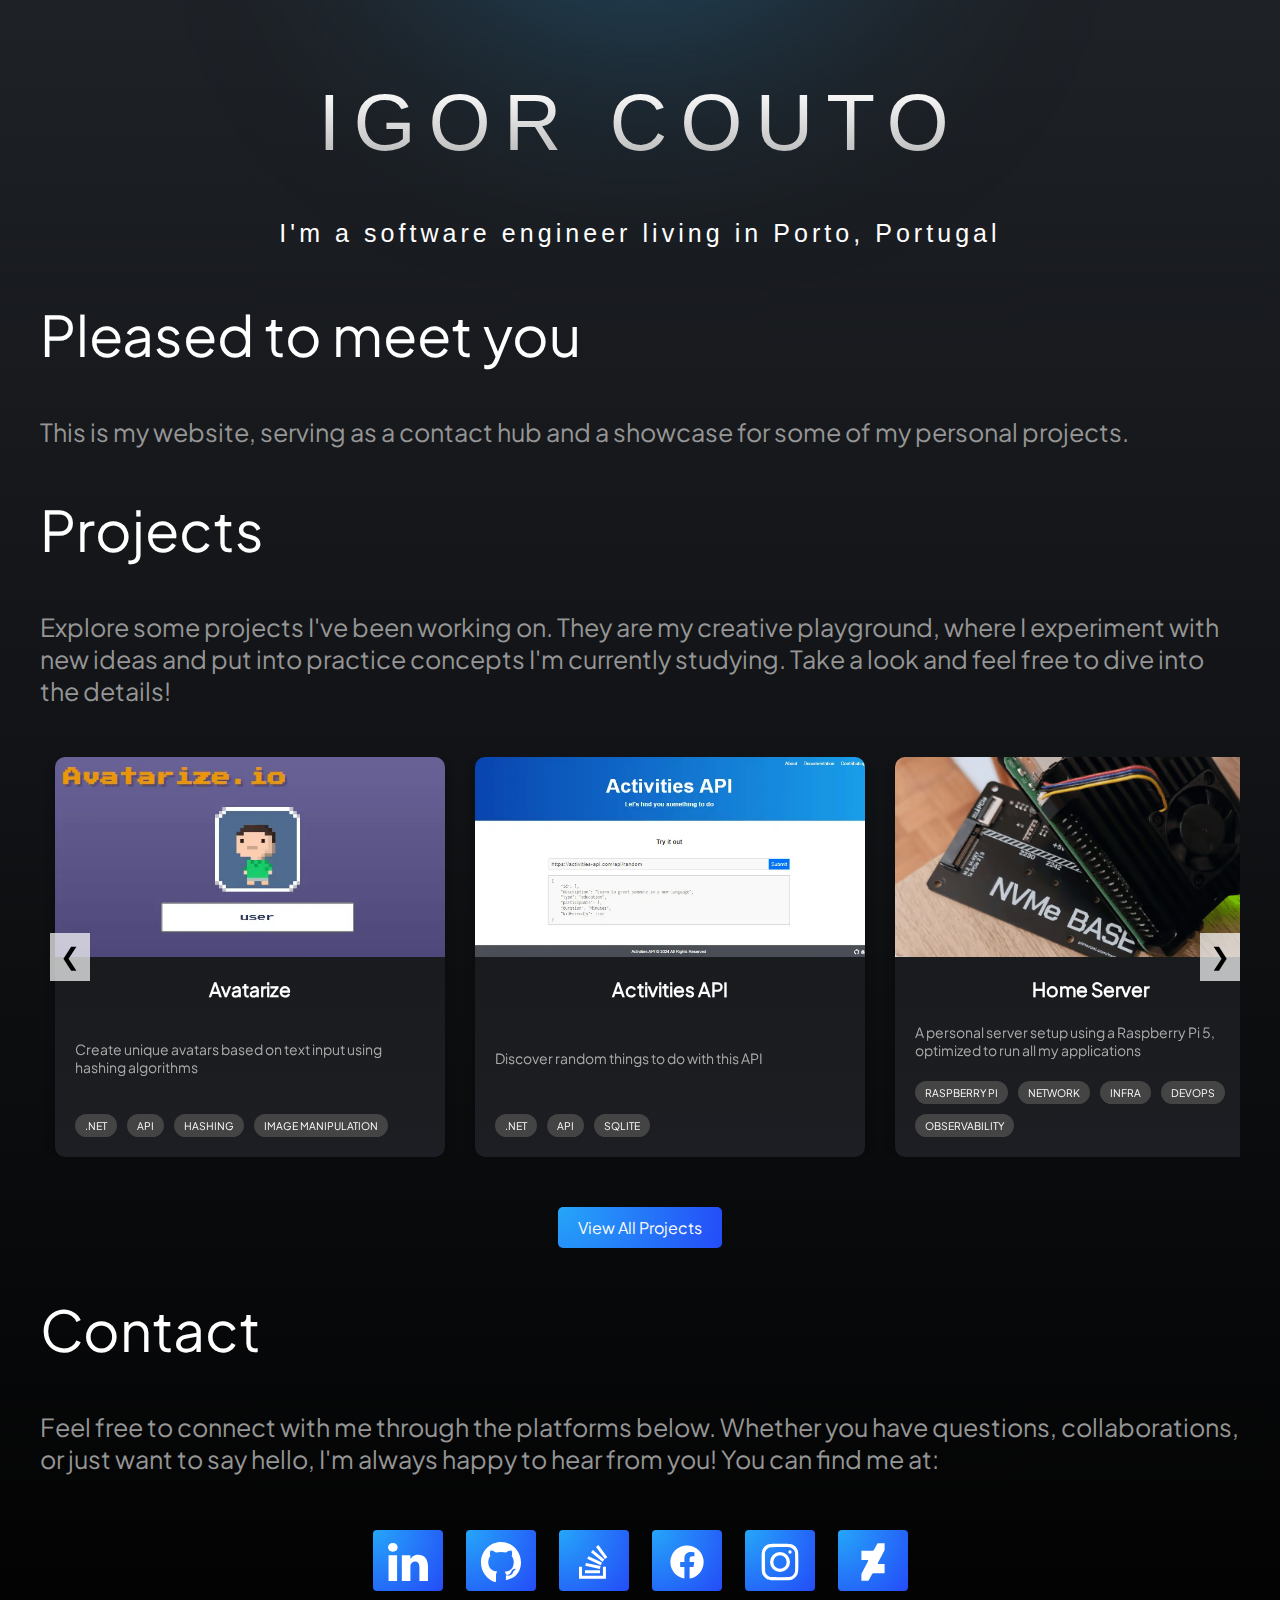
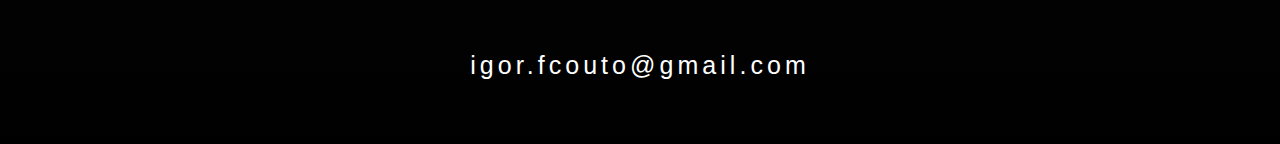
==== commit b4e8a009: "Updates in text" ====
--- a/website/index.html
+++ b/website/index.html
@@ -28,14 +28,14 @@
 
         <section>
             <h2>Projects</h2>
-            <p>Explore some of the personal projects I've been working on. They are my creative playground, where I experiment with new ideas and put into practice concepts I'm currently studying. Take a look and feel free to dive into the details!</p>
+            <p>Explore some projects I've been working on. They are my creative playground, where I experiment with new ideas and put into practice concepts I'm currently studying. Take a look and feel free to dive into the details!</p>
 
             <div class="carousel-container">
                 <div class="carousel-wrapper">
                     <div class="carousel">
 
                         <div class="carousel-slide">
-                            <a href="https://avatarize.io" class="card-link"  target="_blank" >
+                            <a href="https://avatarize.io" class="card-link" target="_blank" >
                                 <div class="card">
                                     <img src="assets/avatarize.webp" alt="Avatarize" class="card-img">
                                     <div class="card-content">
@@ -53,7 +53,7 @@
                         </div>
 
                         <div class="carousel-slide">
-                            <a href="https://activities-api.com" class="card-link"  target="_blank" rel="noopener noreferrer">
+                            <a href="https://activities-api.com" class="card-link" target="_blank" rel="noopener noreferrer">
                                 <div class="card">
                                     <img src="assets/activities-api.webp" alt="Activities API" class="card-img">
                                     <div class="card-content">
@@ -89,7 +89,7 @@
                         </div>
 
                         <div class="carousel-slide">
-                            <a href="https://marketplace.visualstudio.com/items?itemName=igor-couto.valenca-theme&ssr=false#overview" class="card-link"  target="_blank" rel="noopener noreferrer">
+                            <a href="https://marketplace.visualstudio.com/items?itemName=igor-couto.valenca-theme&ssr=false#overview" class="card-link" target="_blank" rel="noopener noreferrer">
                                 <div class="card">
                                     <img src="assets/valenca.webp" alt="Valenca Theme" class="card-img">
                                     <div class="card-content">
@@ -547,7 +547,7 @@
         <section>
             <h2>Contact</h2>
 
-            <p>Feel free to connect with me through the platforms below. Whether you have questions, collaborations in mind, or just want to say hello, I'm always happy to hear from you! You can find me at:</p>
+            <p>Feel free to connect with me through the platforms below. Whether you have questions, collaborations, or just want to say hello, I'm always happy to hear from you! You can find me at:</p>
 
             <div class="icons">
                 <a href="https://linkedin.com/in/igor-fcouto" aria-label="LinkedIn profile">
@@ -592,22 +592,22 @@
     };
 
     nextButton.addEventListener('click', () => {
-        if (currentIndex < slides.length - 1) {
+        if (currentIndex < slides.length - 1)
             currentIndex++;
-        } else {
+        else
             currentIndex = 0;
-        }
+        
         updateSlidePosition();
     });
 
     prevButton.addEventListener('click', () => {
-        if (currentIndex > 0) {
+        if (currentIndex > 0)
             currentIndex--;
-        } else {
+        else
             currentIndex = slides.length - 1;
-        }
+        
         updateSlidePosition();
     });
 
     window.addEventListener('resize', updateSlidePosition);
-</script>
+</script>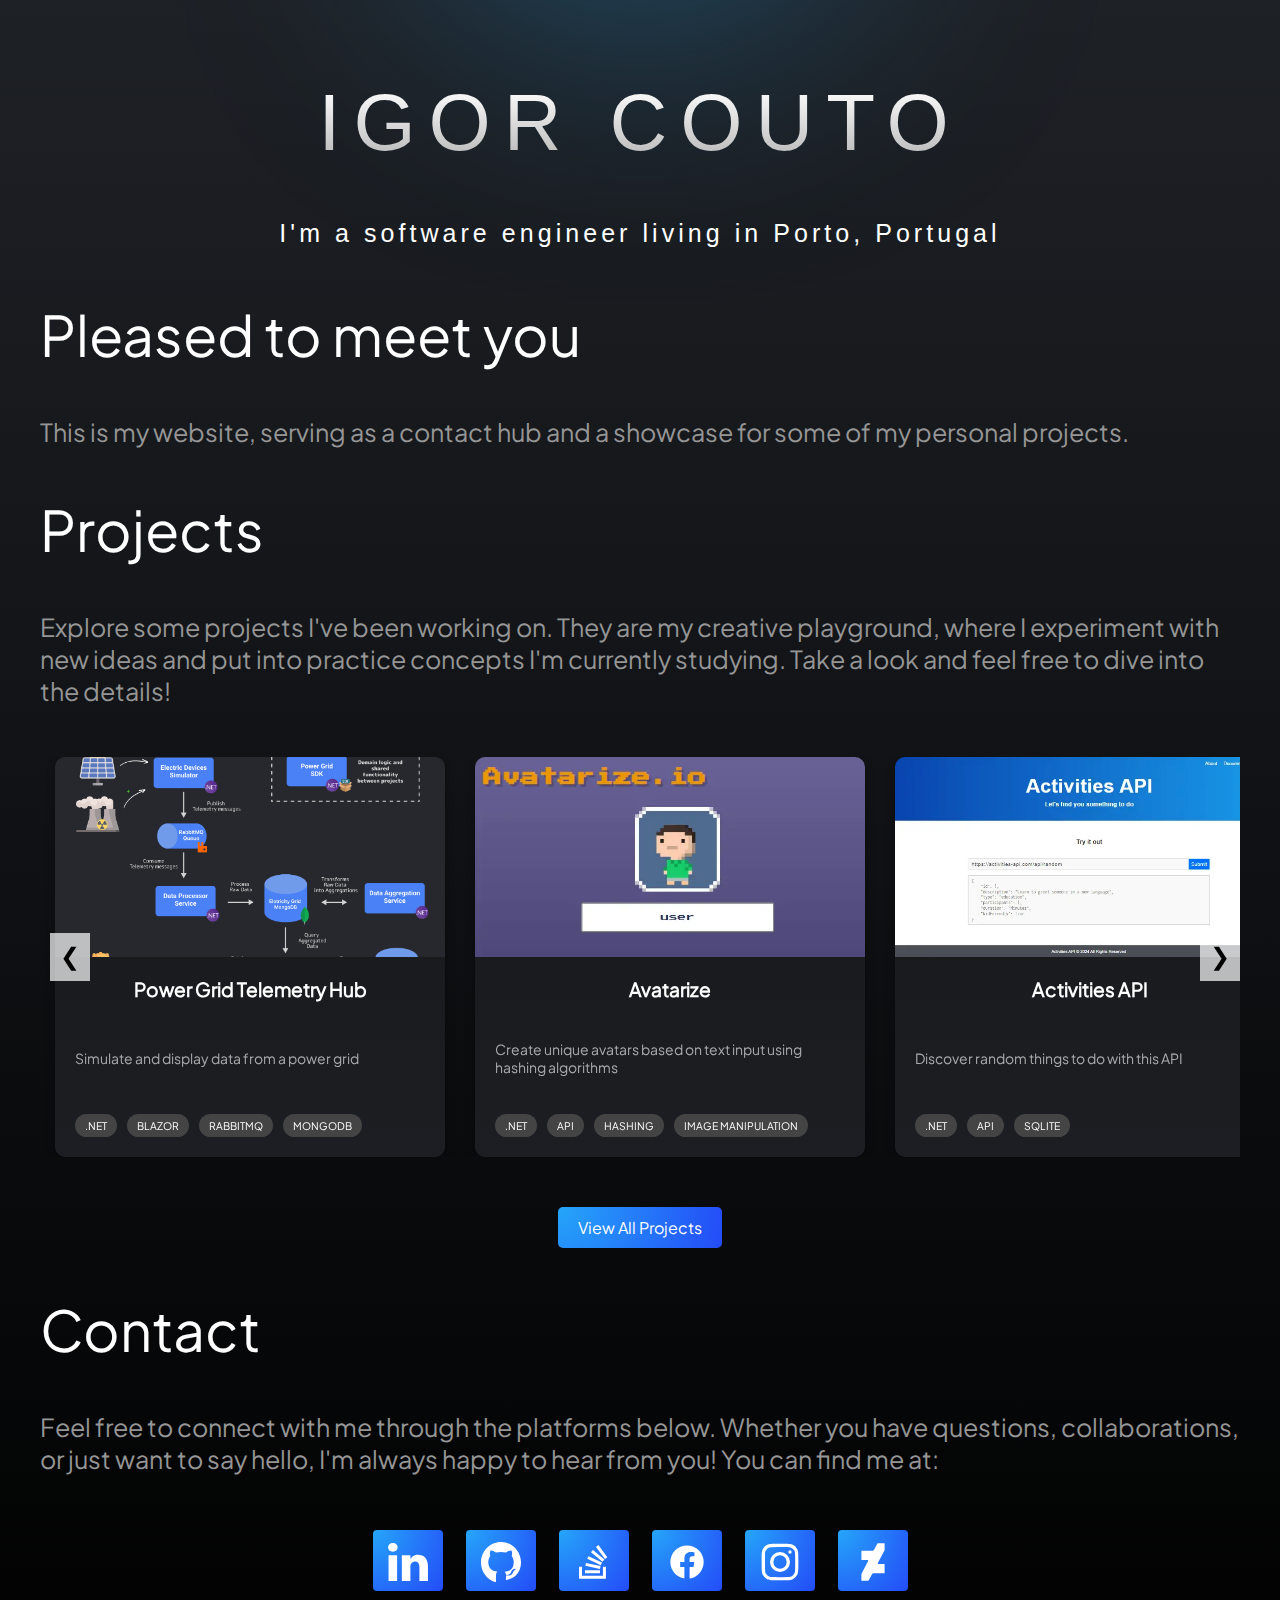
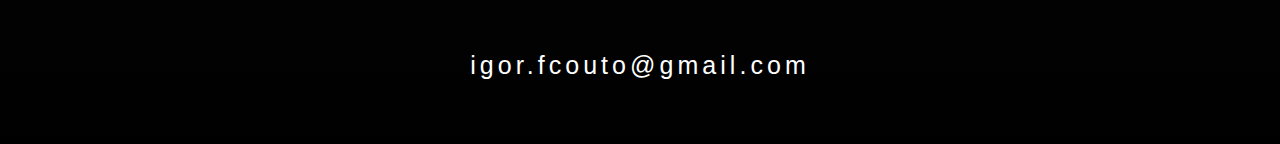
==== commit 64d08e6c: "project: Power Grid Telemetry Hub" ====
--- a/website/index.html
+++ b/website/index.html
@@ -35,6 +35,25 @@
                     <div class="carousel">
 
                         <div class="carousel-slide">
+                            <a href="assets/power-grid-telemetry-hub.webp" class="card-link" target="_blank" rel="noopener noreferrer">
+                                <div class="card">
+                                    <img src="assets/power-grid-telemetry-hub.webp" alt="Power Grid Telemetry Hub" class="card-img">
+                                    <div class="card-content">
+                                        <h3>Power Grid Telemetry Hub</h3>
+                                        <p>Simulate and display data from a power grid</p>
+                                        <div class="tags">
+                                            <span class="tag">.NET</span>
+                                            <span class="tag">Blazor</span>
+                                            <span class="tag">RabbitMQ</span>
+                                            <span class="tag">MongoDB</span>
+                                        </div>
+                                    </div>
+                                </div>
+                            </a>
+                        </div>
+
+
+                        <div class="carousel-slide">
                             <a href="https://avatarize.io" class="card-link" target="_blank" >
                                 <div class="card">
                                     <img src="assets/avatarize.webp" alt="Avatarize" class="card-img">
@@ -344,7 +363,7 @@
                         </div>
 
                         <div class="carousel-slide">
-                            <a href="https://github.com/igor-couto/CopaFilmes" class="card-link" target="_blank" rel="noopener noreferrer">
+                            <a href="https://igorcouto.com/projects/copa-de-filmes" class="card-link" target="_blank" rel="noopener noreferrer">
                                 <div class="card">
                                     <img src="assets/copa-filmes.webp" alt="Movie Cup" class="card-img">
                                     <div class="card-content">
